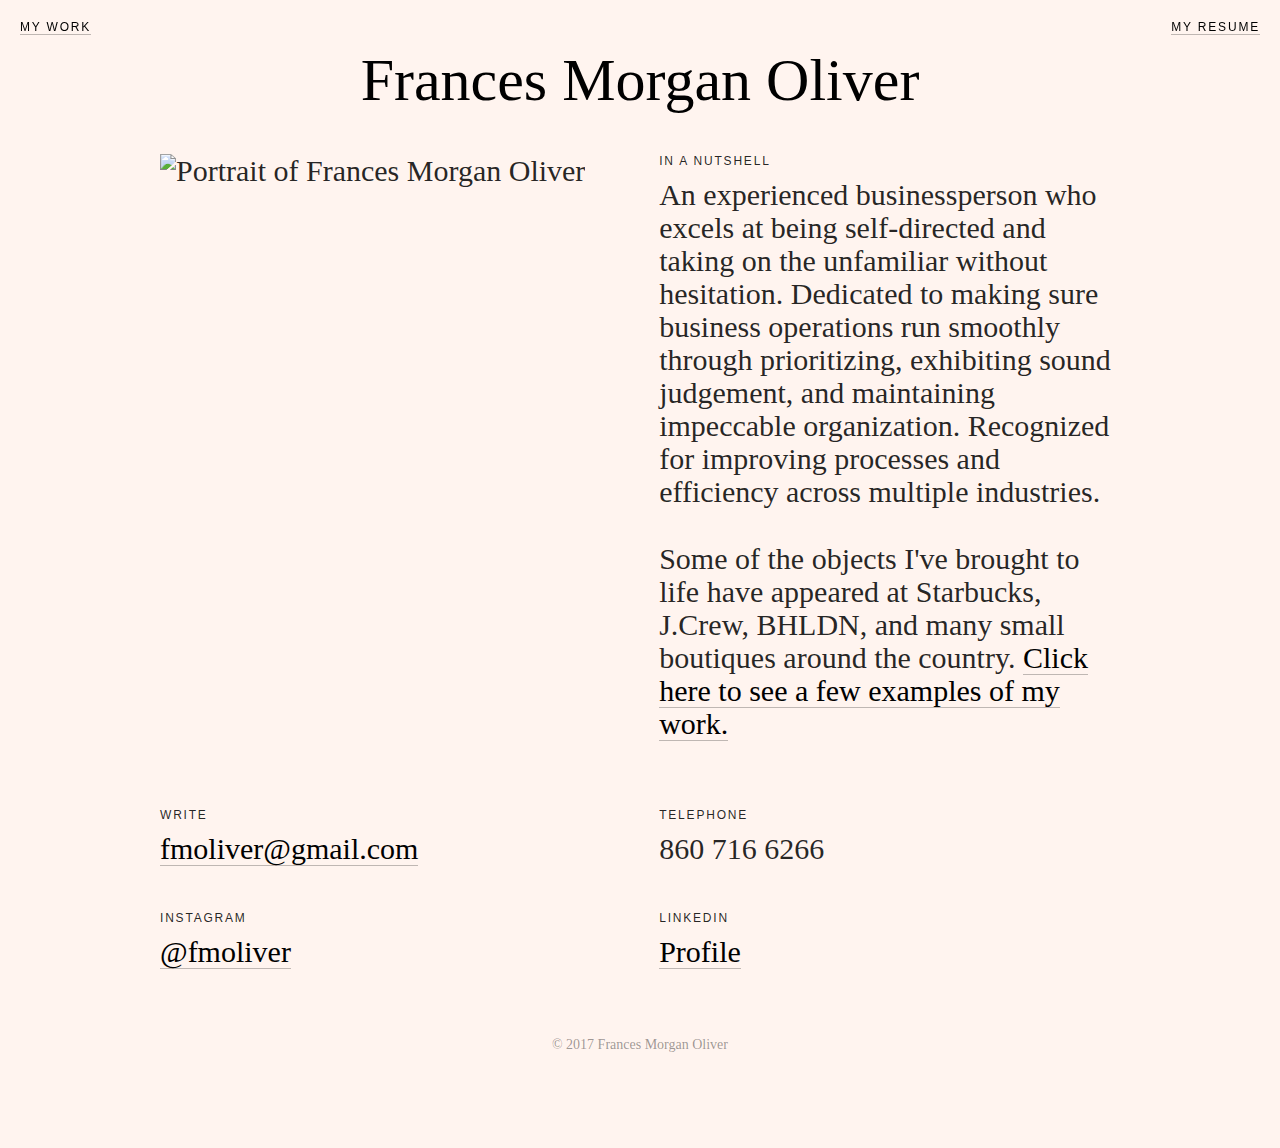
==== index.html @ 547def7d "updates" ====
<!DOCTYPE html>
<html lang="en">
<head>
<meta charset="utf-8">
<title>Frances Morgan Oliver</title>
<meta name="description" content="Frances Morgan Oliver is an artist with a business background. She's like a mullet-party in the front, and business in the back.">
<meta name="author" content="Frances Morgan Oliver">
<meta name="viewport" content="width=device-width, initial-scale=1">
<link rel="stylesheet" href="css/normalize.css">
<link rel="stylesheet" href="css/skeleton.css">
<link type="text/css" rel="stylesheet" href="//fast.fonts.net/cssapi/2fedffe7-57f6-4fa1-97b9-b22ba24ec169.css"/>
<link rel="icon" type="img/png" href="images/favicon.png">
</head>

<body>
<!-- Navigation -->
<div class="work nav"><a href="work.html">My Work</a></div>
<div class="resume nav"><a href="resume.html">My Resume</a></div>

<div class="container">
<!-- Logo/Masthead -->
  <div class="row">
    <div class="twelve columns" style="margin-top: 50px">
      <h1><a class="logo" href="index.html">Frances Morgan Oliver</a></h1>
    </div>
  </div>

<!-- Bio -->
  <div class="row" style="margin-top: 34px">
    <div class="six columns">
      <img src="img/frances.png" alt="Portrait of Frances Morgan Oliver" />
    </div>

    <div class="six columns">
      <h3>IN A NUTSHELL</h3>
      <p>
        <strong>An experienced businessperson who excels at being self-directed and taking on the unfamiliar without hesitation.</strong> Dedicated to making sure business operations run smoothly through prioritizing, exhibiting sound judgement, and maintaining impeccable organization. Recognized for improving processes and efficiency across multiple industries.
      </p>
      <p>
        Some of the objects I've brought to life have appeared at Starbucks, J.Crew, BHLDN, and many small boutiques around the country. <a href="work.html">Click here to see a few examples of my work.</a>
      </p>
    </div>
  </div>

<!-- FOOTER -->
<!-- Contact -->
  <div class="row" style="margin-top: 34px">
    <div class="six columns">
      <h3>WRITE</h3>
      <p>
        <a href="mailto:fmoliver@gmail.com">fmoliver@gmail.com</a>
      </p>
    </div>

    <div class="six columns">
      <h3>TELEPHONE</h3>
      <p>
        860 716 6266
      </p>
    </div>
  </div>

<!-- Social -->
  <div class="row" style="margin-top: 12px">
    <div class="six columns">
      <h3>INSTAGRAM</h3>
      <p>
        <a href="https://www.instagram.com/fmoliver/" target="_blank">@fmoliver</a>
      </p>
    </div>

    <div class="six columns">
      <h3>LINKEDIN</h3>
      <p>
        <a href="https://www.linkedin.com/in/frances-morgan-oliver-4a1a248" target="_blank">Profile</a>
      </p>
    </div>
  </div>

<!-- Copy -->
  <div class="row" style="margin-top: 34px">
    <div class="twelve columns center">
      <p class="small">© 2017 Frances Morgan Oliver</p>
    </div>
  </div>
</div></body>
</html>
---- css/skeleton.css ----
/*Skeleton V2.0.4 Copyright 2014, Dave Gamache www.getskeleton.com*/
.resume {
position:fixed;
top:20px;
right:20px;
z-index:5000;}

.work {
position:fixed;
top:20px;
left:20px;
z-index:5000;}

.resume-text {
  padding: 0;
}

.container {
  position: relative;
  width: 100%;
  max-width: 1000px;
  margin: 0 auto;
  margin-bottom: 60px;
  padding: 0 20px;
  box-sizing: border-box; }

.columns {
  width: 100%;
  float: left;
  box-sizing: border-box; }

/* Desktop */
@media (min-width: 550px) {
  .resume-text {
    padding: 0 200px;}

  .container {
    width: 100%;}

  .columns {
    margin-left: 4%; }

  .columns:first-child {
    margin-left: 0; }

  .one.columns                    { width: 4.66666666667%; }
  .two.columns                    { width: 13.3333333333%; }
  .three.columns                  { width: 22%;            }
  .four.columns                   { width: 30.6666666667%; }
  .five.columns                   { width: 39.3333333333%; }
  .six.columns                    { width: 48%;            }
  .seven.columns                  { width: 56.6666666667%; }
  .eight.columns                  { width: 65.3333333333%; }
  .nine.columns                   { width: 74.0%;          }
  .ten.columns                    { width: 82.6666666667%; }
  .eleven.columns                 { width: 91.3333333333%; }
  .twelve.columns                 { width: 100%; margin-left: 0; }
}


/* Basic */
html { font-size: 62.5%; }

body {
  font-size: 30px;
  line-height: 33px;
  letter-spacing: 0;
  text-rendering: optimizeLegibility;
  font-weight: 400;
  font-style: normal;
  font-family: "Goudy Oldstyle W01", "Goudy", serif;
  color: rgba(0,0,0,.86);
  background-color: rgba(255,236,229,.6); }

img { max-width: 100%; }

/* Typography */
h1, h2 {
  margin-top: 0;
  margin-bottom: 1rem; }

h1 {
  font-weight: 400;
  text-align: center;
  font-size: 60px;
  line-height: 60px; }

h2 {
  font-weight: 400;
  font-size: 36px;
  line-height: 38px;
  color: rgba(0,0,0,.4);}

h3, .nav {
  font-family: "Helvetica Neue LT W01_63 Md Ex", "Helvetica Neue LT Std", sans-serif;
  font-weight: 500;
  font-size: 12px;
  letter-spacing: 0.15em;
  line-height: 14px;
  margin-top: 0;
  margin-bottom: 10px;
  text-transform: uppercase;}

h4 {
  font-family: "Helvetica Neue LT W01_63 Md Ex", "Helvetica Neue LT Std", sans-serif;
  font-weight: 500;
  font-size: 22px;
  letter-spacing: 0.15em;
  line-height: 24px;
  margin-top: 0;
  margin-bottom: 10px;
  text-transform: uppercase;
  display: inline-block; }

strong {
  font-weight: 500;
  font-family: "Goudy Oldstyle W01 Bold", "Goudy", serif;}

p {
  font-weight: 400;
  margin-top: 0;
  margin-bottom: 34px;}

.number {
  font-size: 13px;
  vertical-align: top;
  margin-left: 10px;
  display: inline;
  line-height: 13px;
  top: 3px;
  position: relative
}

.role {
  font-family: "Helvetica Neue LT W01_63 Md Ex", "Helvetica Neue LT Std", sans-serif;
  font-weight: 500;
  font-size: 12px;
  line-height: 14px;
  margin-top: 0;}

.small {
  font-size:14px;
  line-height: 18px;
  color: rgba(0,0,0,.4);}

.right {
  text-align: right;}

.center {
  text-align: center;}

/* Links */
a {
  color: black;
  text-decoration: none;
  border-bottom: 1px solid rgba(0,0,0,.25);}

a:hover {
  color: black;
  text-decoration: none;
  border-bottom: 1px solid rgba(0,0,0,1); }


.logo {
  color: black;
  text-decoration: none;
  border-bottom: 0;}

.logo:hover {
  color: black;
  text-decoration: none;
  border-bottom: 0; }


/* Lists */
ul {
  font-size: 20px;
  line-height: 24px;
  list-style: circle inside;
  margin-bottom: 50px;}

ol {
  list-style: decimal inside; }
ol, ul {
  padding-left: 0;
  margin-top: 0; }
ul ul,
ul ol,
ol ol,
ol ul {
  margin: 1.5rem 0 1.5rem 3rem;
  font-size: 90%; }
li {
  margin-bottom: 1rem; }

#me1, #me2, #me3, #me4, #me5, #me6, #me7, #me8, #me9, #me10, #me11{
cursor: e-resize; }

/* Clearing */
.container:after,
.row:after,
.u-cf {
  content: "";
  display: table;
  clear: both; }
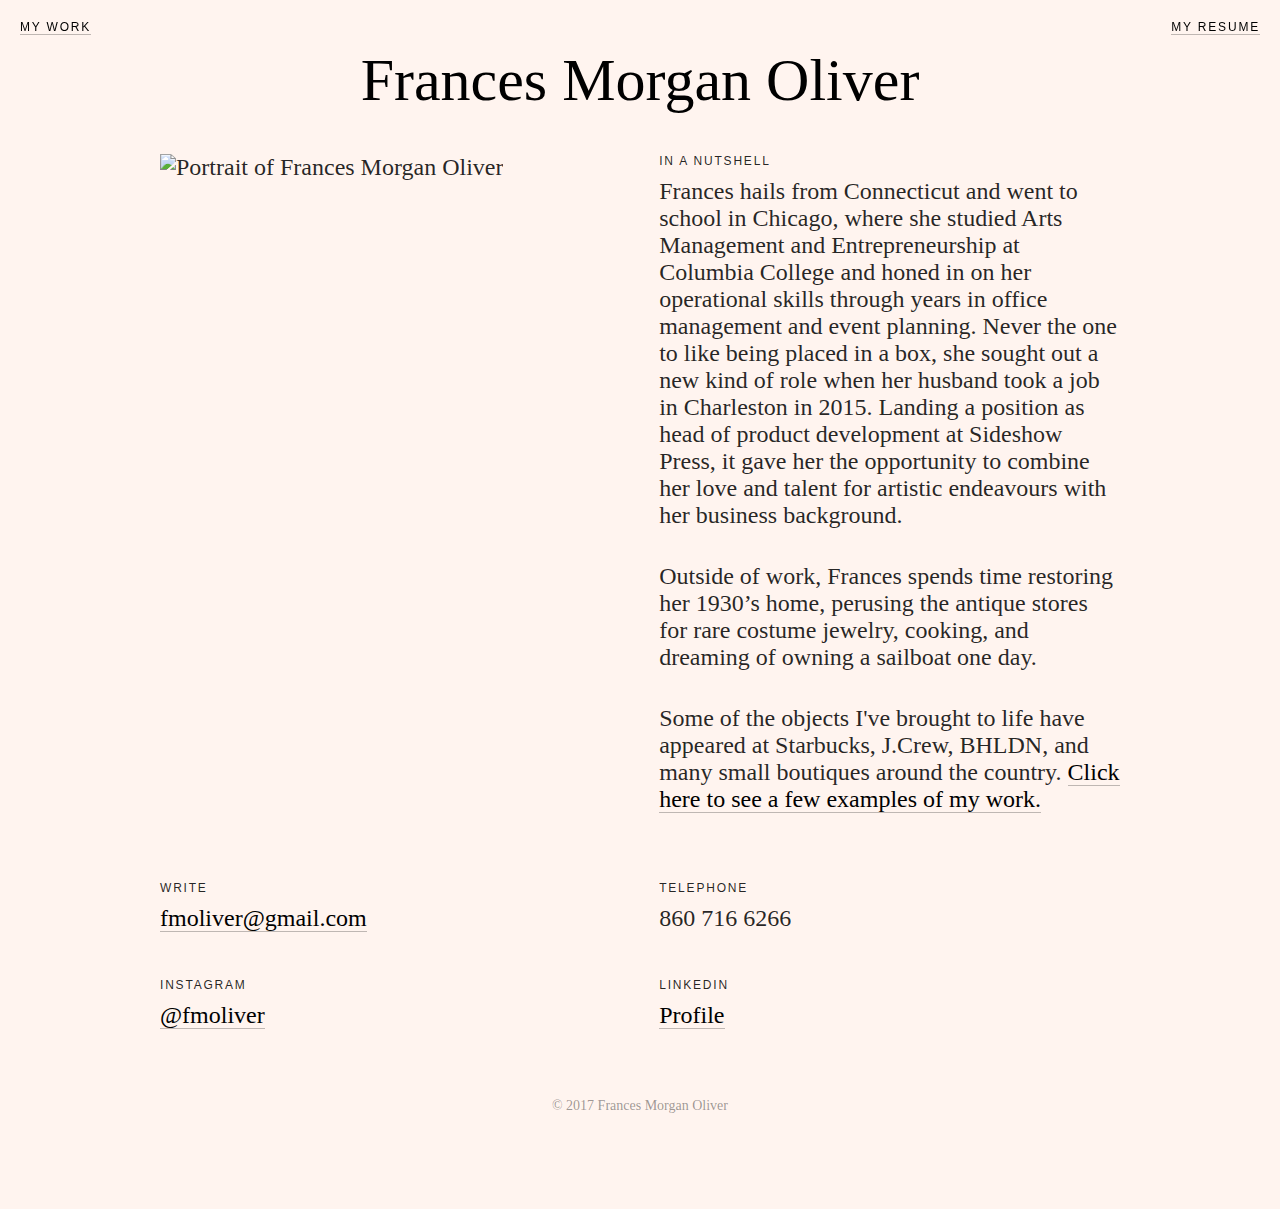
==== commit 909efc13: "wild horses" ====
--- a/index.html
+++ b/index.html
@@ -33,8 +33,14 @@
 
     <div class="six columns">
       <h3>IN A NUTSHELL</h3>
+      <!--<p>
+        <strong>Frances is an experienced businessperson with a creative background,</strong> who excels at being self-directed and taking on the unfamiliar without hesitation. Dedicated to making sure business operations run smoothly through prioritizing and using analytical and communication skills. Proven ability to manage and execute projects by leading clear communication between parties and maintaining impeccable organization. Always one step ahead, recognized for improving processes and efficiency across multiple positions.
+      </p>-->
       <p>
-        <strong>An experienced businessperson who excels at being self-directed and taking on the unfamiliar without hesitation.</strong> Dedicated to making sure business operations run smoothly through prioritizing, exhibiting sound judgement, and maintaining impeccable organization. Recognized for improving processes and efficiency across multiple industries.
+        Frances hails from Connecticut and went to school in Chicago, where she studied Arts Management and Entrepreneurship at Columbia College and honed in on her operational skills through years in office management and event planning. Never the one to like being placed in a box, she sought out a new kind of role when her husband took a job in Charleston in 2015. Landing a position as head of product development at Sideshow Press, it gave her the opportunity to combine her love and talent for artistic endeavours with her business background.
+      </p>
+      <p>
+        Outside of work, Frances spends time restoring her 1930’s home, perusing the antique stores for rare costume jewelry, cooking, and dreaming of owning a sailboat one day.
       </p>
       <p>
         Some of the objects I've brought to life have appeared at Starbucks, J.Crew, BHLDN, and many small boutiques around the country. <a href="work.html">Click here to see a few examples of my work.</a>
--- a/css/skeleton.css
+++ b/css/skeleton.css
@@ -62,8 +62,8 @@
 html { font-size: 62.5%; }
 
 body {
-  font-size: 30px;
-  line-height: 33px;
+  font-size: 24px;
+  line-height: 27px;
   letter-spacing: 0;
   text-rendering: optimizeLegibility;
   font-weight: 400;
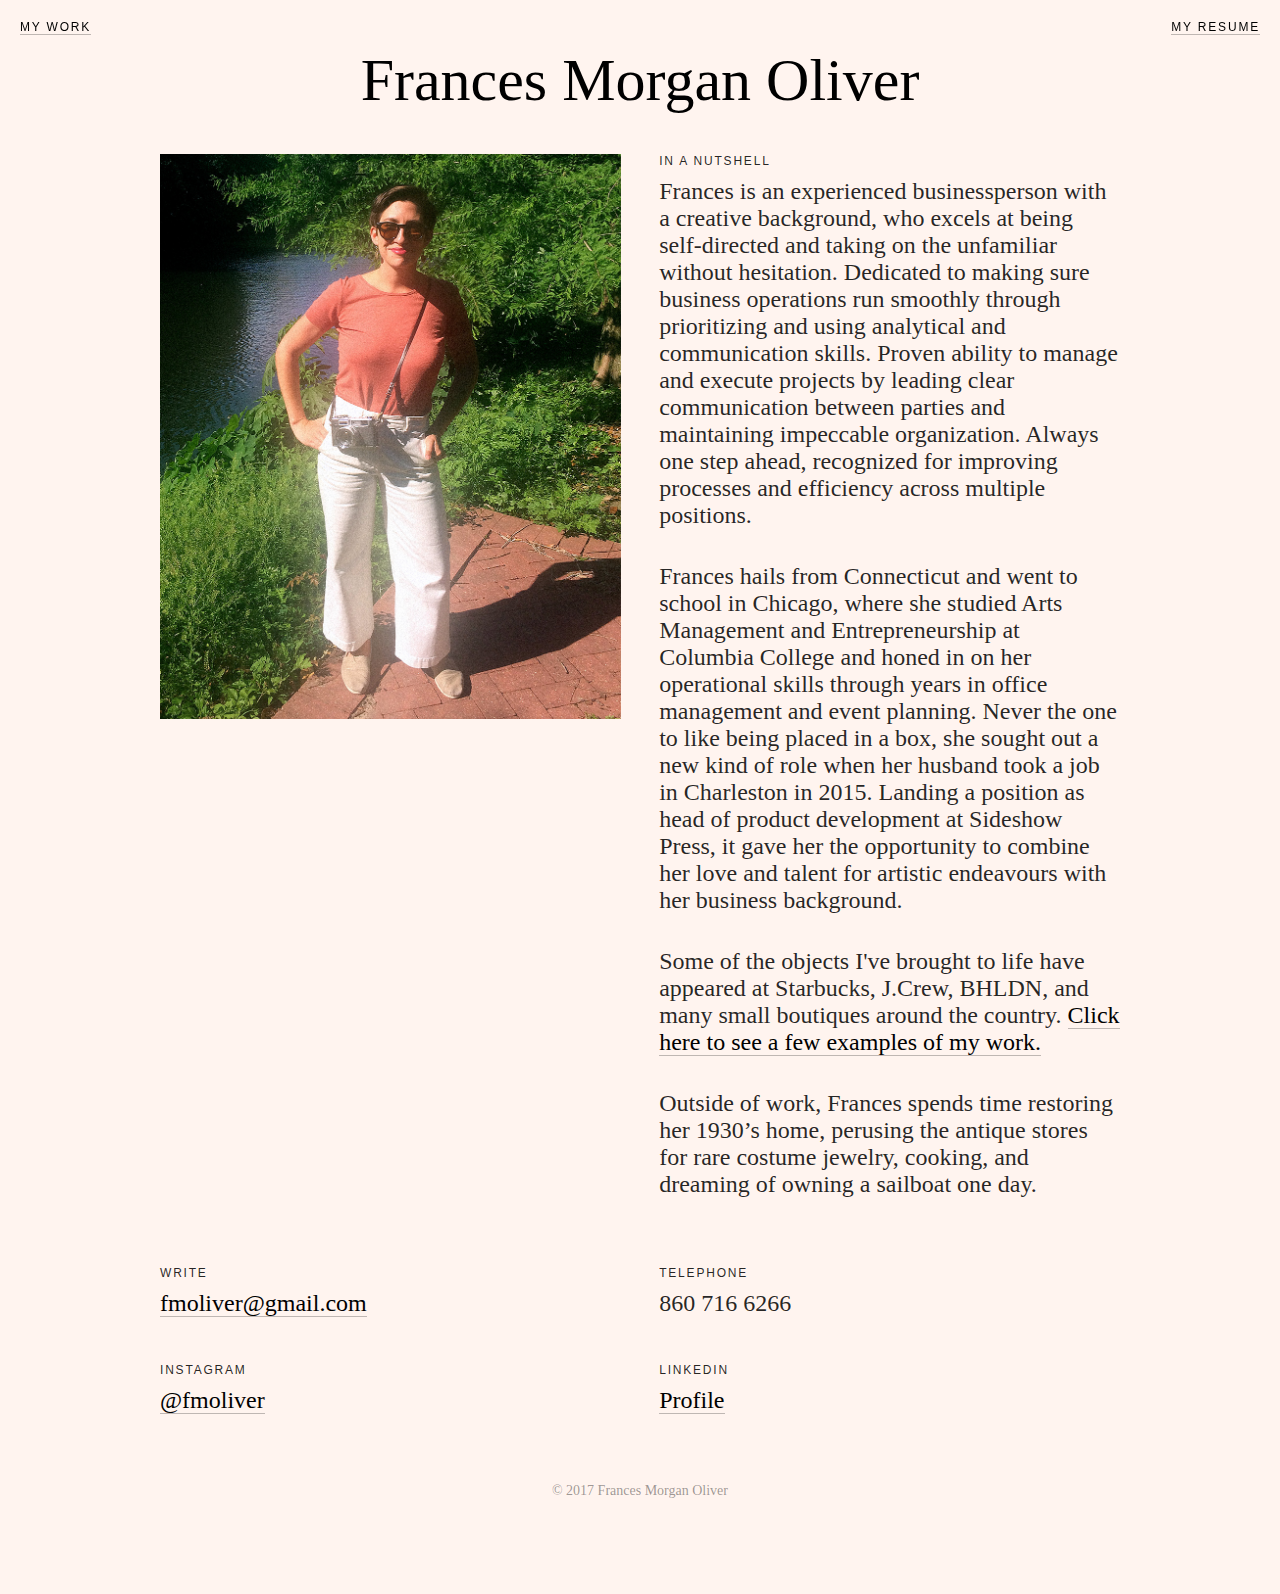
==== commit 0f70b791: "edits" ====
--- a/index.html
+++ b/index.html
@@ -28,22 +28,22 @@
 <!-- Bio -->
   <div class="row" style="margin-top: 34px">
     <div class="six columns">
-      <img src="img/frances.png" alt="Portrait of Frances Morgan Oliver" />
+      <img src="img/frances.jpg" alt="Portrait of Frances Morgan Oliver" />
     </div>
 
     <div class="six columns">
       <h3>IN A NUTSHELL</h3>
-      <!--<p>
+      <p>
         <strong>Frances is an experienced businessperson with a creative background,</strong> who excels at being self-directed and taking on the unfamiliar without hesitation. Dedicated to making sure business operations run smoothly through prioritizing and using analytical and communication skills. Proven ability to manage and execute projects by leading clear communication between parties and maintaining impeccable organization. Always one step ahead, recognized for improving processes and efficiency across multiple positions.
-      </p>-->
+      </p>
       <p>
         Frances hails from Connecticut and went to school in Chicago, where she studied Arts Management and Entrepreneurship at Columbia College and honed in on her operational skills through years in office management and event planning. Never the one to like being placed in a box, she sought out a new kind of role when her husband took a job in Charleston in 2015. Landing a position as head of product development at Sideshow Press, it gave her the opportunity to combine her love and talent for artistic endeavours with her business background.
       </p>
       <p>
-        Outside of work, Frances spends time restoring her 1930’s home, perusing the antique stores for rare costume jewelry, cooking, and dreaming of owning a sailboat one day.
+        Some of the objects I've brought to life have appeared at Starbucks, J.Crew, BHLDN, and many small boutiques around the country. <a href="work.html">Click here to see a few examples of my work.</a>
       </p>
       <p>
-        Some of the objects I've brought to life have appeared at Starbucks, J.Crew, BHLDN, and many small boutiques around the country. <a href="work.html">Click here to see a few examples of my work.</a>
+        Outside of work, Frances spends time restoring her 1930’s home, perusing the antique stores for rare costume jewelry, cooking, and dreaming of owning a sailboat one day.
       </p>
     </div>
   </div>
--- a/css/skeleton.css
+++ b/css/skeleton.css
@@ -32,7 +32,7 @@
 /* Desktop */
 @media (min-width: 550px) {
   .resume-text {
-    padding: 0 200px;}
+    padding: 0 175px;}
 
   .container {
     width: 100%;}
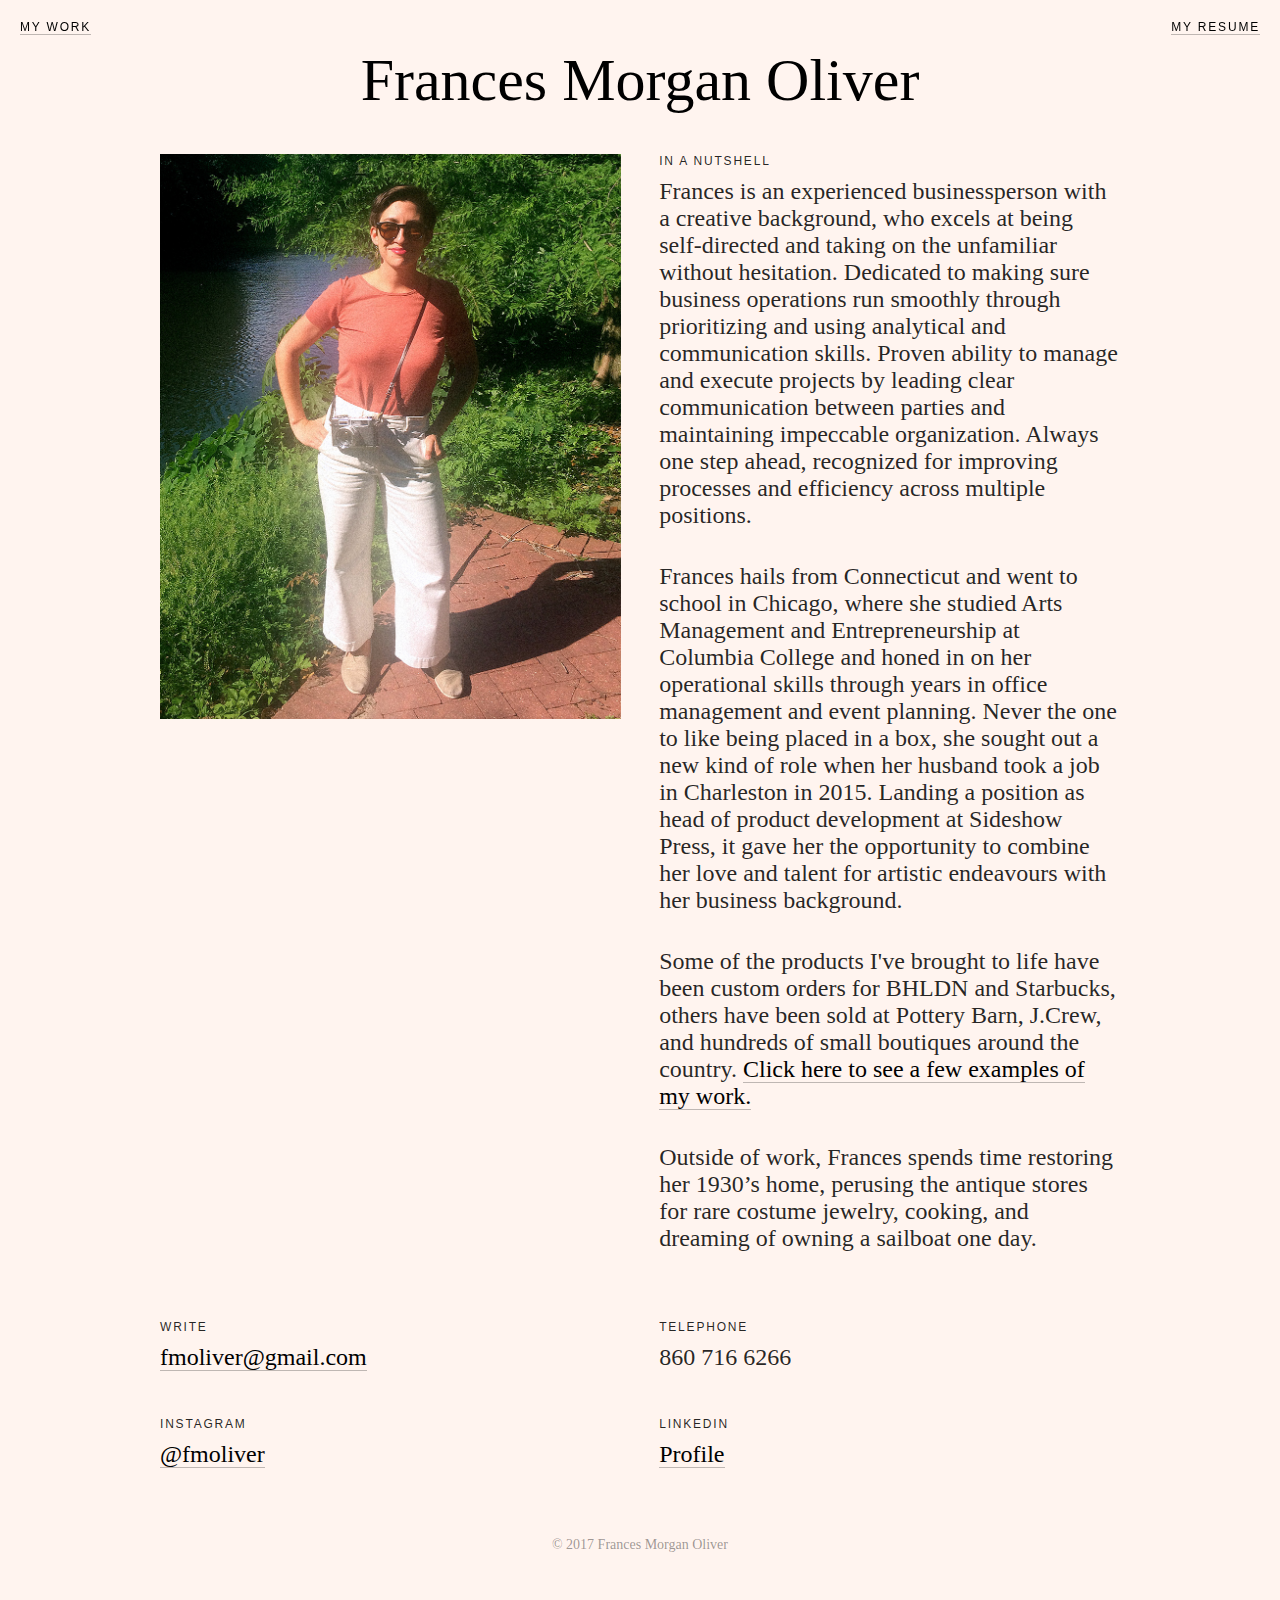
==== commit 7c2b3b40: "updates" ====
--- a/index.html
+++ b/index.html
@@ -40,7 +40,7 @@
         Frances hails from Connecticut and went to school in Chicago, where she studied Arts Management and Entrepreneurship at Columbia College and honed in on her operational skills through years in office management and event planning. Never the one to like being placed in a box, she sought out a new kind of role when her husband took a job in Charleston in 2015. Landing a position as head of product development at Sideshow Press, it gave her the opportunity to combine her love and talent for artistic endeavours with her business background.
       </p>
       <p>
-        Some of the objects I've brought to life have appeared at Starbucks, J.Crew, BHLDN, and many small boutiques around the country. <a href="work.html">Click here to see a few examples of my work.</a>
+        Some of the products I've brought to life have been custom orders for BHLDN and Starbucks, others have been sold at Pottery Barn, J.Crew, and hundreds of small boutiques around the country. <a href="work.html">Click here to see a few examples of my work.</a>
       </p>
       <p>
         Outside of work, Frances spends time restoring her 1930’s home, perusing the antique stores for rare costume jewelry, cooking, and dreaming of owning a sailboat one day.
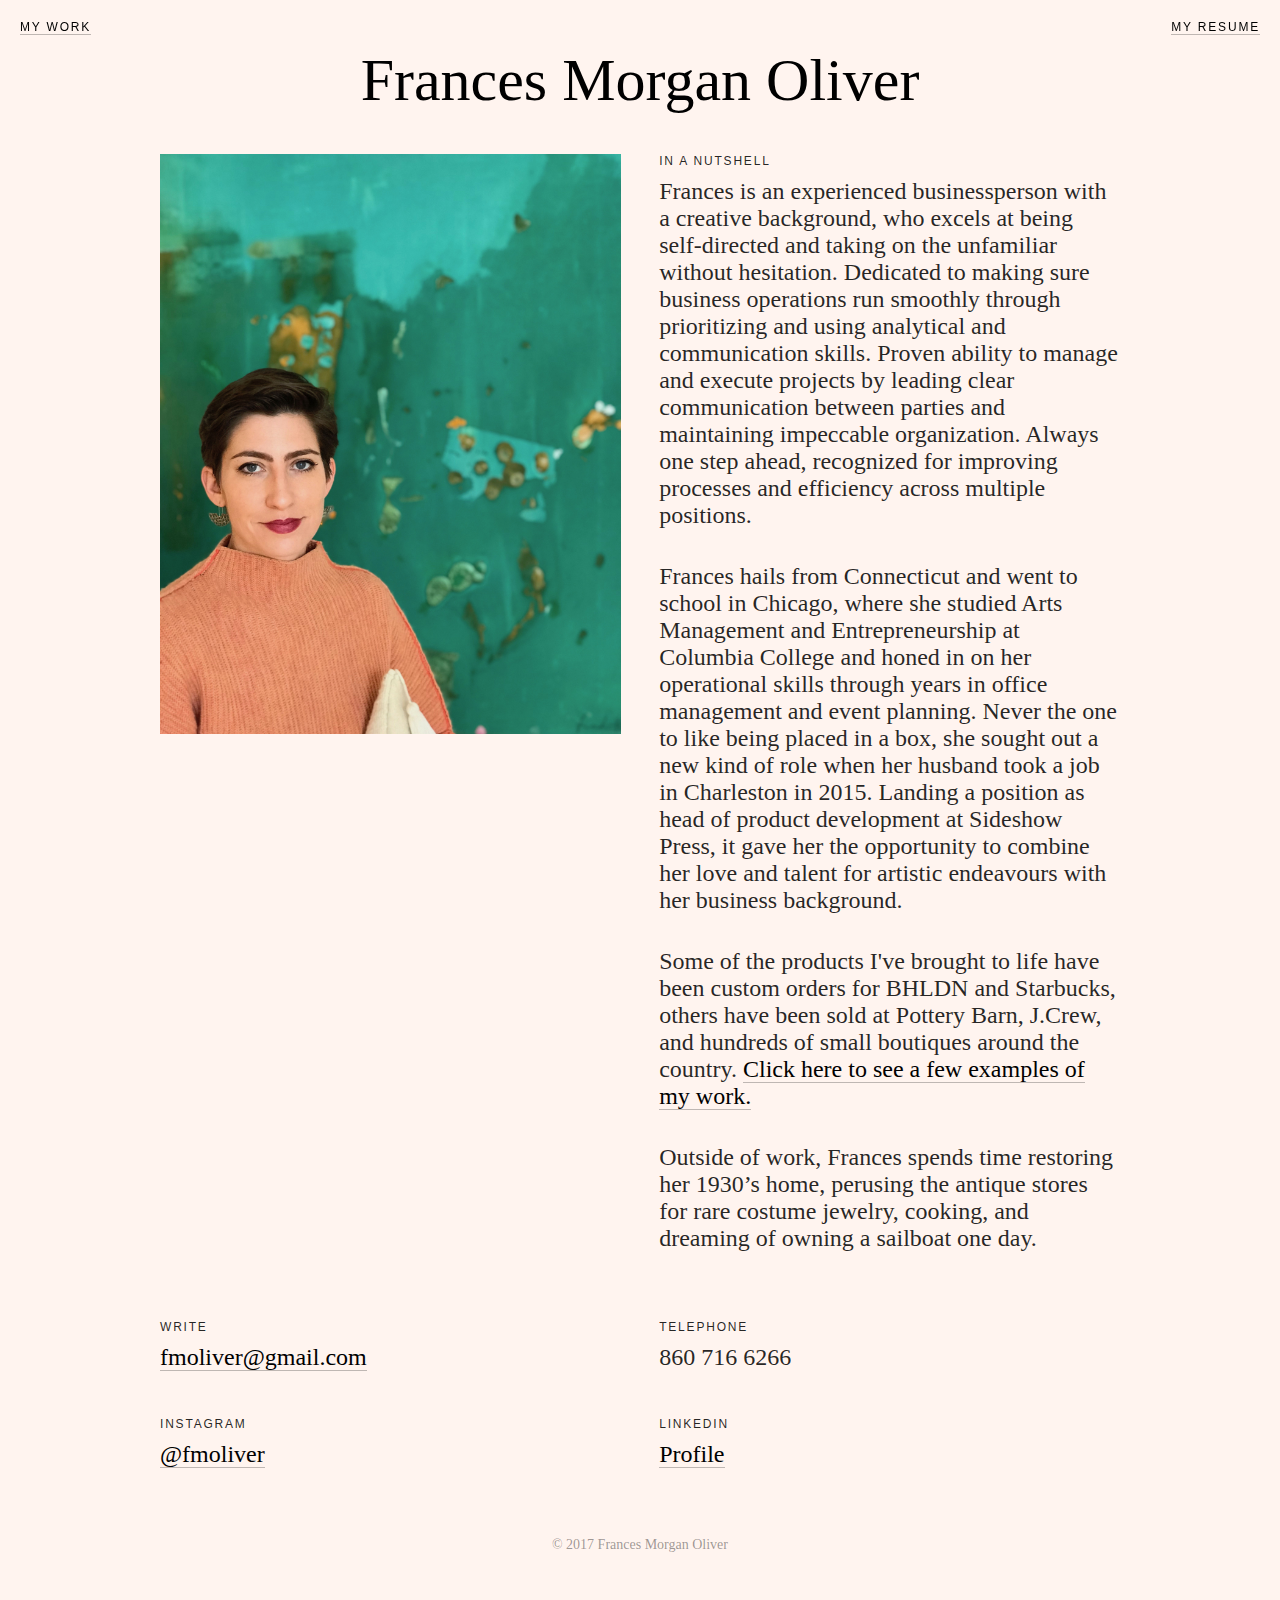
==== commit e7200122: "updating frances photo" ====
--- a/index.html
+++ b/index.html
@@ -28,7 +28,7 @@
 <!-- Bio -->
   <div class="row" style="margin-top: 34px">
     <div class="six columns">
-      <img src="img/frances.jpg" alt="Portrait of Frances Morgan Oliver" />
+      <img src="img/fmo.jpg" alt="Portrait of Frances Morgan Oliver" />
     </div>
 
     <div class="six columns">
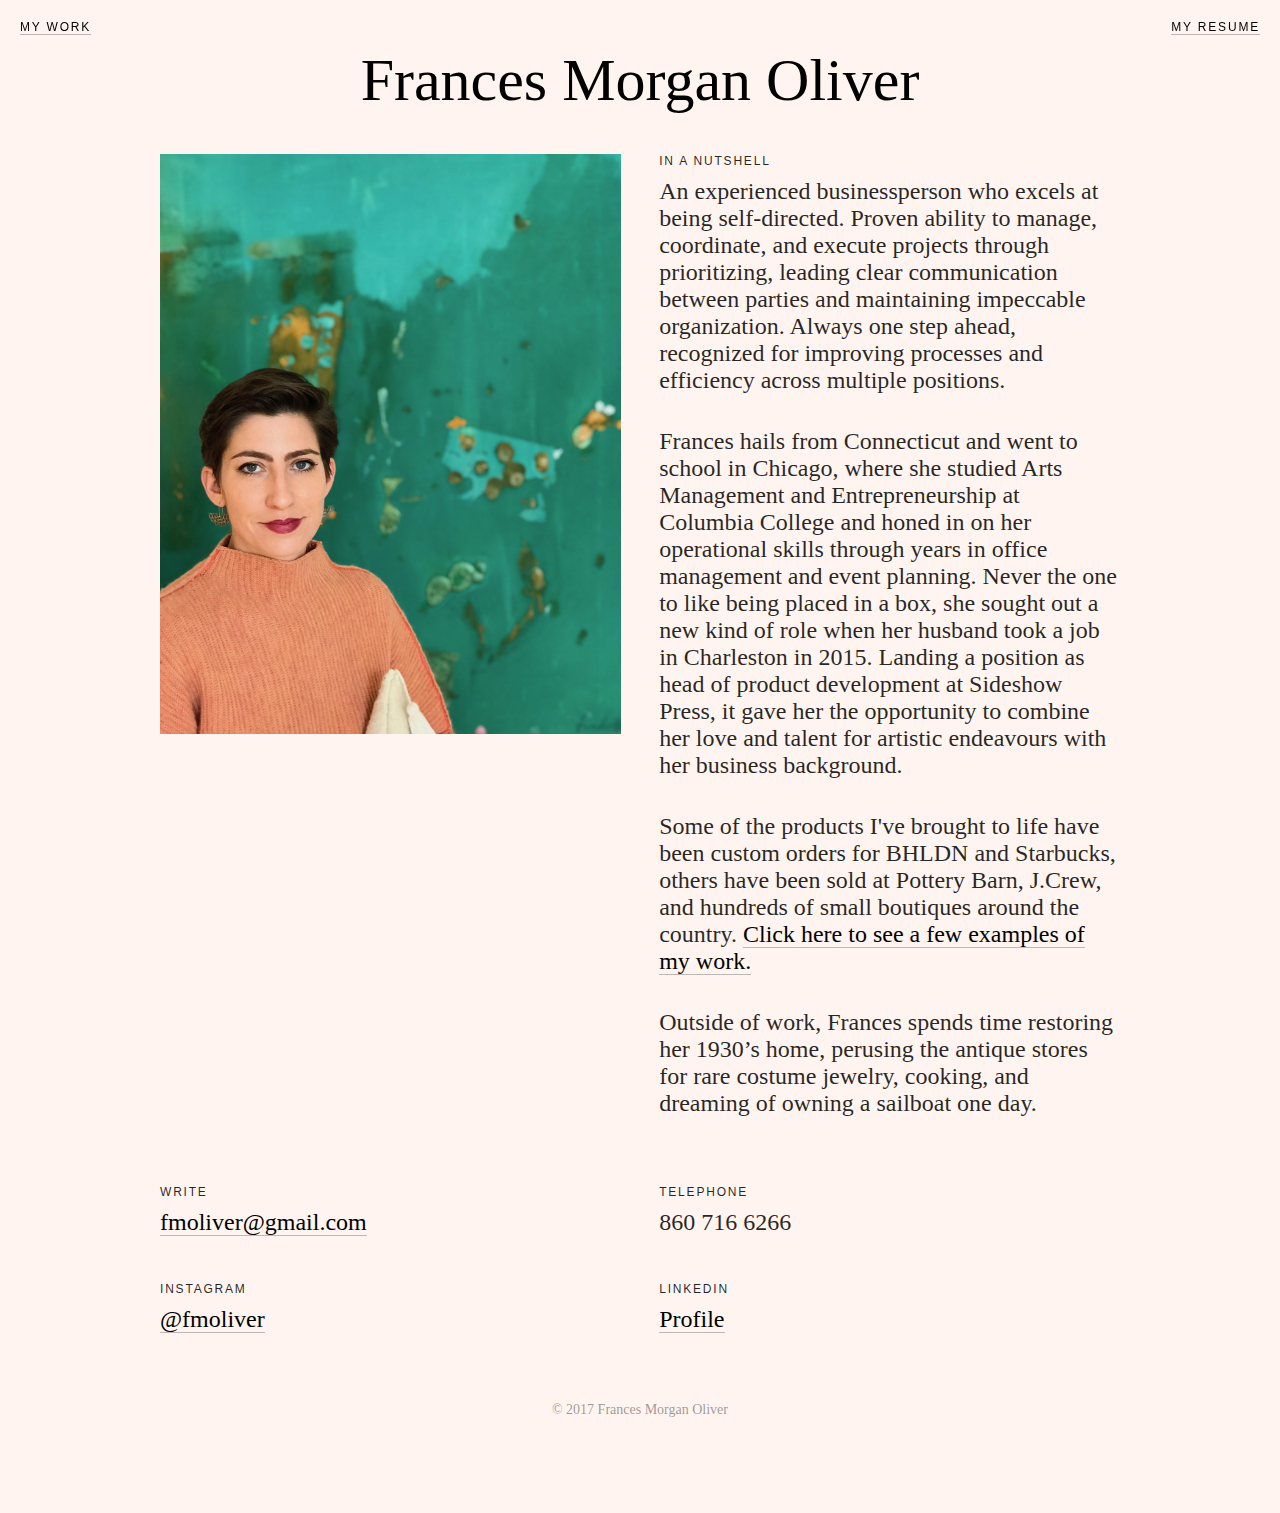
==== commit 624e3678: "resume updates" ====
--- a/index.html
+++ b/index.html
@@ -3,13 +3,13 @@
 <head>
 <meta charset="utf-8">
 <title>Frances Morgan Oliver</title>
-<meta name="description" content="Frances Morgan Oliver is an artist with a business background. She's like a mullet-party in the front, and business in the back.">
+<meta name="description" content="Frances Morgan Oliver is an artist with a business background.">
 <meta name="author" content="Frances Morgan Oliver">
 <meta name="viewport" content="width=device-width, initial-scale=1">
 <link rel="stylesheet" href="css/normalize.css">
 <link rel="stylesheet" href="css/skeleton.css">
 <link type="text/css" rel="stylesheet" href="//fast.fonts.net/cssapi/2fedffe7-57f6-4fa1-97b9-b22ba24ec169.css"/>
-<link rel="icon" type="img/png" href="images/favicon.png">
+<link rel="icon" type="img/png" href="img/favicon.png">
 </head>
 
 <body>
@@ -34,7 +34,7 @@
     <div class="six columns">
       <h3>IN A NUTSHELL</h3>
       <p>
-        <strong>Frances is an experienced businessperson with a creative background,</strong> who excels at being self-directed and taking on the unfamiliar without hesitation. Dedicated to making sure business operations run smoothly through prioritizing and using analytical and communication skills. Proven ability to manage and execute projects by leading clear communication between parties and maintaining impeccable organization. Always one step ahead, recognized for improving processes and efficiency across multiple positions.
+        An experienced businessperson who excels at being self-directed. Proven ability to manage, coordinate, and execute projects through prioritizing, leading clear communication between parties and maintaining impeccable organization. Always one step ahead, recognized for improving processes and efficiency across multiple positions.
       </p>
       <p>
         Frances hails from Connecticut and went to school in Chicago, where she studied Arts Management and Entrepreneurship at Columbia College and honed in on her operational skills through years in office management and event planning. Never the one to like being placed in a box, she sought out a new kind of role when her husband took a job in Charleston in 2015. Landing a position as head of product development at Sideshow Press, it gave her the opportunity to combine her love and talent for artistic endeavours with her business background.
